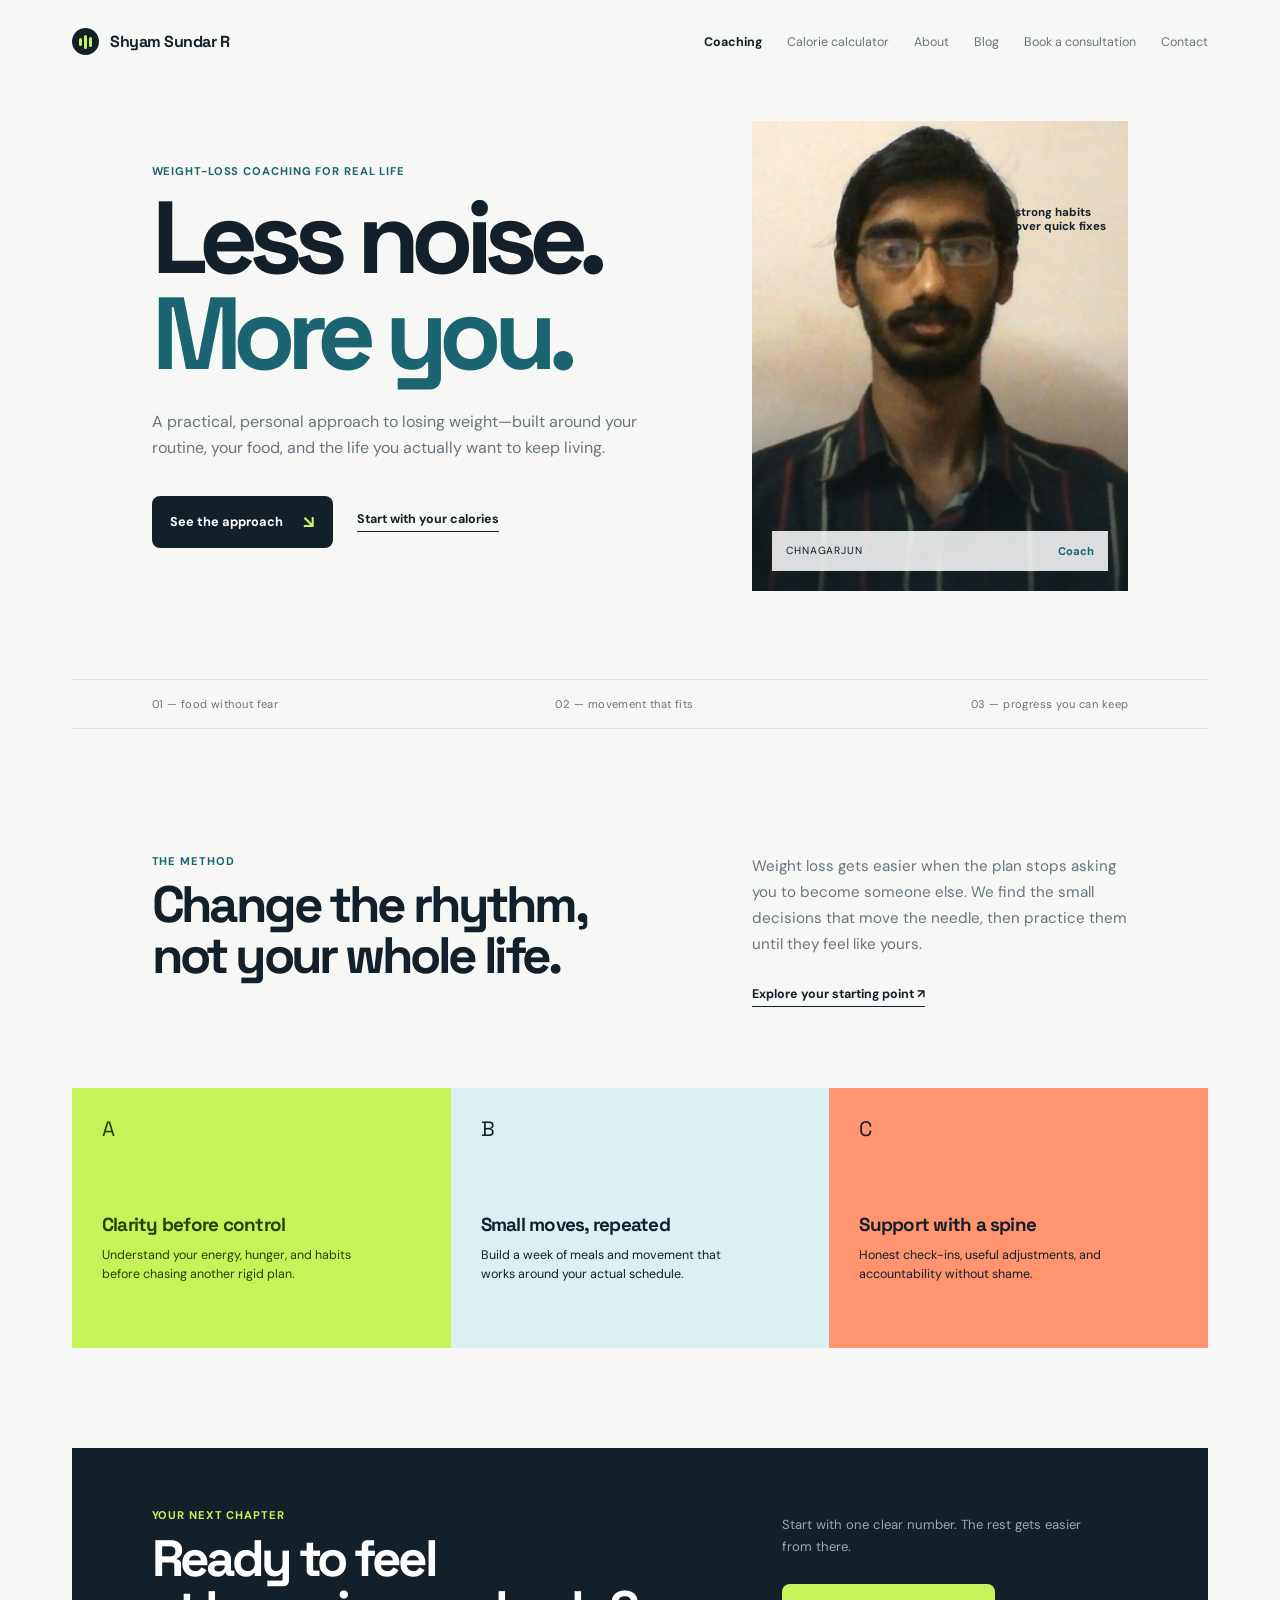
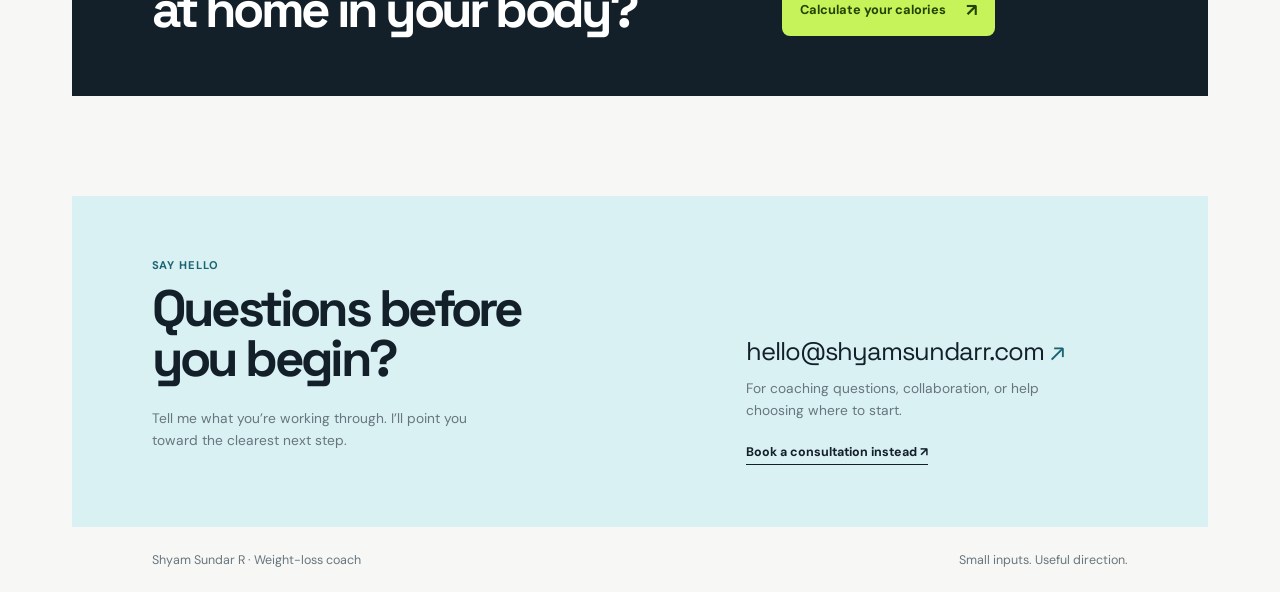
==== index.html @ cc13f5a9 "Add files via upload" ====
<!doctype html>
<html lang="en">
  <head>
    <meta charset="UTF-8" />
    <meta name="viewport" content="width=device-width, initial-scale=1.0" />
    <meta name="description" content="Weight-loss coaching with Shyam Sundar R — practical habits, clear direction, lasting change." />
    <title>Shyam Sundar R — Weight-loss coaching</title>
    <link rel="preconnect" href="https://fonts.googleapis.com" />
    <link rel="preconnect" href="https://fonts.gstatic.com" crossorigin />
    <link href="https://fonts.googleapis.com/css2?family=DM+Sans:wght@400;500;600;700&family=Space+Grotesk:wght@500;600;700&display=swap" rel="stylesheet" />
    <link rel="stylesheet" href="styles.css" />
  </head>
  <body class="landing-page">
    <main class="page-shell">
      <header class="site-header landing-header">
        <a class="brand" href="index.html" aria-label="Shyam Sundar R home">
          <span class="brand-mark" aria-hidden="true"><span></span><span></span><span></span></span>
          <span>Shyam Sundar R</span>
        </a>
        <nav class="site-nav" aria-label="Main navigation">
          <a class="active" href="index.html">Coaching</a>
          <a href="calculator.html">Calorie calculator</a>
          <a href="about.html">About</a>
          <a href="blog.html">Blog</a>
          <a href="consultation.html">Book a consultation</a>
          <a href="#contact">Contact</a>
        </nav>
      </header>

      <section class="landing-hero">
        <div class="hero-copy landing-copy">
          <p class="eyebrow">Weight-loss coaching for real life</p>
          <h1>Less noise.<br /><em>More you.</em></h1>
          <p class="hero-intro">A practical, personal approach to losing weight—built around your routine, your food, and the life you actually want to keep living.</p>
          <div class="hero-actions">
            <a class="primary-link" href="#approach">See the approach <span aria-hidden="true">↘</span></a>
            <a class="text-link" href="calculator.html">Start with your calories</a>
          </div>
        </div>
        <div class="coach-portrait" aria-label="Portrait of CHNAGARJUN">
          <img class="coach-photo" src="CHNAGARJUN%20-%20WIN_20140328_220606%20(2).JPG" alt="CHNAGARJUN" />
          <div class="portrait-card"><span>CHNAGARJUN</span><strong>Coach</strong></div>
          <div class="portrait-note">strong habits<br />over quick fixes</div>
        </div>
      </section>

      <section class="proof-strip" aria-label="Coaching principles">
        <span>01 — food without fear</span><span>02 — movement that fits</span><span>03 — progress you can keep</span>
      </section>

      <section class="approach-section" id="approach">
        <div class="section-intro"><p class="eyebrow">The method</p><h2>Change the rhythm,<br />not your whole life.</h2></div>
        <div class="approach-copy"><p>Weight loss gets easier when the plan stops asking you to become someone else. We find the small decisions that move the needle, then practice them until they feel like yours.</p><a class="text-link" href="calculator.html">Explore your starting point <span aria-hidden="true">↗</span></a></div>
      </section>

      <section class="coaching-grid" aria-label="What coaching includes">
        <article class="coaching-feature feature-green"><span class="feature-number">A</span><h3>Clarity before control</h3><p>Understand your energy, hunger, and habits before chasing another rigid plan.</p></article>
        <article class="coaching-feature feature-blue"><span class="feature-number">B</span><h3>Small moves, repeated</h3><p>Build a week of meals and movement that works around your actual schedule.</p></article>
        <article class="coaching-feature feature-orange"><span class="feature-number">C</span><h3>Support with a spine</h3><p>Honest check-ins, useful adjustments, and accountability without shame.</p></article>
      </section>

      <section class="closing-callout">
        <div><p class="eyebrow">Your next chapter</p><h2>Ready to feel<br />at home in your body?</h2></div>
        <div class="closing-action"><p>Start with one clear number. The rest gets easier from there.</p><a class="primary-link" href="calculator.html">Calculate your calories <span aria-hidden="true">↗</span></a></div>
      </section>

      <section class="contact-section" id="contact">
        <div>
          <p class="eyebrow">Say hello</p>
          <h2>Questions before<br />you begin?</h2>
          <p class="contact-copy">Tell me what you’re working through. I’ll point you toward the clearest next step.</p>
        </div>
        <div class="contact-details">
          <a class="contact-email" href="mailto:hello@shyamsundarr.com">hello@shyamsundarr.com <span aria-hidden="true">↗</span></a>
          <p>For coaching questions, collaboration, or help choosing where to start.</p>
          <a class="text-link" href="consultation.html">Book a consultation instead <span aria-hidden="true">↗</span></a>
        </div>
      </section>

      <footer class="site-footer"><span>Shyam Sundar R · Weight-loss coach</span><span>Small inputs. Useful direction.</span></footer>
    </main>
  </body>
</html>
---- styles.css ----
:root {
  --ink: #13202a;
  --muted: #68757e;
  --paper: #f5f7f5;
  --card: #ffffff;
  --line: #dce4e1;
  --citrus: #c6f35a;
  --citrus-dark: #254200;
  --blue: #d9f1f2;
  --blue-deep: #1b6471;
  --orange: #ff946e;
  --shadow: 0 22px 60px rgba(19, 32, 42, 0.08);
}

* { box-sizing: border-box; }
html { scroll-behavior: smooth; }
body { margin: 0; background: var(--paper); color: var(--ink); font-family: "DM Sans", sans-serif; }
button, input, select { font: inherit; }
button, select, input[type="range"] { cursor: pointer; }
:focus-visible { outline: 3px solid var(--orange); outline-offset: 3px; }

.page-shell { max-width: 1200px; margin: 0 auto; padding: 28px 32px 24px; }
.site-header, .site-footer, .result-topline, .field-label-row, .panel-heading { display: flex; align-items: center; justify-content: space-between; }
.site-header { padding-bottom: 54px; }
.brand { color: var(--ink); text-decoration: none; display: inline-flex; gap: 11px; align-items: center; font-family: "Space Grotesk", sans-serif; font-weight: 700; letter-spacing: -0.03em; }
.brand-mark { width: 27px; height: 27px; border-radius: 50%; background: var(--ink); display: inline-flex; align-items: center; justify-content: center; gap: 2px; }
.brand-mark span { width: 3px; background: var(--citrus); border-radius: 4px; }
.brand-mark span:nth-child(1) { height: 8px; }.brand-mark span:nth-child(2) { height: 14px; }.brand-mark span:nth-child(3) { height: 10px; }
.header-note, .site-footer { color: var(--muted); font-size: 0.78rem; }
.site-nav { display: flex; align-items: center; gap: 25px; }
.site-nav a { color: var(--muted); font-size: 0.78rem; text-decoration: none; transition: color .2s; }
.site-nav a:hover, .site-nav a.active { color: var(--ink); }
.site-nav a.active { font-weight: 700; }

.hero { display: flex; justify-content: space-between; gap: 48px; align-items: flex-end; padding: 0 7% 70px; }
.hero-copy { max-width: 690px; }
.eyebrow { color: var(--blue-deep); font-size: 0.7rem; font-weight: 700; letter-spacing: 0.08em; margin: 0 0 12px; text-transform: uppercase; }
h1, h2, h3, p { margin-top: 0; }
h1 { font-family: "Space Grotesk", sans-serif; font-size: clamp(3.3rem, 7vw, 6.8rem); line-height: 0.93; letter-spacing: -0.085em; margin-bottom: 27px; max-width: 730px; }
.hero-intro { max-width: 470px; color: var(--muted); font-size: 1rem; line-height: 1.65; margin-bottom: 0; }
.hero-stamp { border-left: 2px solid var(--citrus); padding-left: 17px; color: var(--muted); font-size: 0.75rem; line-height: 1.35; transform: rotate(-4deg); margin-bottom: 14px; }
.stamp-number { display: block; color: var(--ink); font-family: "Space Grotesk", sans-serif; font-size: 1.7rem; line-height: 1; margin-bottom: 7px; }

.workspace { display: grid; grid-template-columns: minmax(0, 0.9fr) minmax(0, 1.1fr); background: var(--card); box-shadow: var(--shadow); border-radius: 26px; overflow: hidden; }
.details-panel { padding: 45px clamp(28px, 5vw, 64px) 48px; }
.results-panel { background: var(--ink); color: white; padding: 45px clamp(28px, 5vw, 62px) 36px; position: relative; overflow: hidden; }
.results-panel::after { content: ""; position: absolute; width: 310px; height: 310px; border: 1px solid rgba(198, 243, 90, 0.18); border-radius: 50%; top: 35%; right: -180px; pointer-events: none; }
.panel-heading { align-items: flex-start; margin-bottom: 40px; }
h2 { font-family: "Space Grotesk", sans-serif; letter-spacing: -0.05em; font-size: 2rem; margin-bottom: 0; }
.step-count, .result-status { color: var(--muted); font-size: 0.72rem; }
.field-grid { display: grid; grid-template-columns: 1fr 1fr; gap: 22px 16px; }
.field > span, .field-label-row label { display: block; color: var(--ink); font-size: 0.82rem; font-weight: 700; margin-bottom: 9px; }
.input-wrap { position: relative; }
input[type="number"], select { appearance: none; background: #f6f8f7; border: 1px solid transparent; border-radius: 10px; color: var(--ink); height: 50px; padding: 0 14px; width: 100%; transition: border-color .2s, background .2s; }
input[type="number"]:focus, select:focus { background: #fff; border-color: var(--blue-deep); outline: none; }
.input-wrap input { padding-right: 49px; }
.input-wrap span { color: var(--muted); font-size: 0.75rem; position: absolute; right: 13px; top: 17px; }
select { background-image: linear-gradient(45deg, transparent 50%, var(--blue-deep) 50%), linear-gradient(135deg, var(--blue-deep) 50%, transparent 50%); background-position: calc(100% - 17px) 22px, calc(100% - 12px) 22px; background-repeat: no-repeat; background-size: 5px 5px, 5px 5px; padding-right: 32px; }
.activity-field { border-top: 1px solid var(--line); margin-top: 36px; padding-top: 27px; }
.field-label-row label { margin-bottom: 0; }.field-label-row span { color: var(--blue-deep); font-size: 0.78rem; font-weight: 700; }
input[type="range"] { accent-color: var(--blue-deep); margin: 21px 0 8px; width: 100%; }
.range-labels { display: flex; justify-content: space-between; color: var(--muted); font-size: 0.68rem; }.field-helper { color: var(--muted); font-size: 0.75rem; line-height: 1.45; margin: 17px 0 0; min-height: 34px; }
.calculate-button { align-items: center; background: var(--citrus); border: 0; border-radius: 10px; color: var(--citrus-dark); display: flex; font-weight: 700; justify-content: space-between; margin-top: 28px; padding: 16px 17px 16px 20px; transition: transform .2s, background .2s; width: 100%; }.calculate-button:hover { background: #d7ff77; transform: translateY(-2px); }.button-arrow { font-size: 1.3rem; }
.form-error { color: #b34d2c; font-size: 0.76rem; line-height: 1.4; margin: 13px 0 0; min-height: 18px; }

.results-panel .eyebrow { color: var(--citrus); margin-bottom: 0; }.result-status { color: rgba(255,255,255,.55); }
.energy-orbit { align-items: center; display: flex; height: 245px; justify-content: center; margin: 18px auto 8px; position: relative; width: 245px; }
.orbit-ring { border: 1px solid rgba(198,243,90,.26); border-radius: 50%; height: 100%; position: absolute; width: 100%; }.orbit-ring::before, .orbit-ring::after { background: var(--citrus); border-radius: 50%; content: ""; height: 8px; position: absolute; width: 8px; }.orbit-ring::before { left: 19px; top: 44px; }.orbit-ring::after { bottom: 25px; right: 35px; }
.orbit-core { align-items: center; background: var(--blue); border-radius: 50%; color: var(--ink); display: flex; flex-direction: column; height: 176px; justify-content: center; width: 176px; z-index: 1; }.core-label { font-size: 0.72rem; font-weight: 700; letter-spacing: .07em; text-transform: uppercase; }.orbit-core strong { font-family: "Space Grotesk", sans-serif; font-size: 3.25rem; letter-spacing: -.08em; line-height: 1; margin: 8px 0 4px; }.core-unit { color: var(--blue-deep); font-size: 0.71rem; }
.results-message { color: rgba(255,255,255,.67); font-size: 0.83rem; line-height: 1.5; margin: 0 auto 27px; max-width: 300px; text-align: center; }.goal-list { border-top: 1px solid rgba(255,255,255,.15); }.goal-row { align-items: center; border-bottom: 1px solid rgba(255,255,255,.15); display: grid; gap: 13px; grid-template-columns: 30px 1fr auto; padding: 15px 0; }.goal-icon { align-items: center; background: rgba(255,255,255,.09); border-radius: 50%; color: var(--citrus); display: flex; font-size: .95rem; height: 27px; justify-content: center; width: 27px; }.goal-row h3 { font-size: .83rem; margin-bottom: 2px; }.goal-row p { color: rgba(255,255,255,.5); font-size: .7rem; margin: 0; }.goal-row strong { font-family: "Space Grotesk", sans-serif; font-size: 1.18rem; letter-spacing: -.04em; }.goal-lose .goal-icon { color: var(--orange); }.goal-gain .goal-icon { color: #91e6ea; }.disclaimer { color: rgba(255,255,255,.4); font-size: .65rem; line-height: 1.5; margin: 22px 0 0; }
.site-footer { padding: 23px 7% 0; }

@media (max-width: 800px) { .page-shell { padding: 22px 18px 18px; }.site-header { padding-bottom: 45px; }.header-note { display: none; }.hero { align-items: flex-start; flex-direction: column; gap: 32px; padding: 0 3% 45px; }.hero-stamp { margin-left: 15px; }.workspace { grid-template-columns: 1fr; }.details-panel, .results-panel { padding: 35px 26px; }.results-panel { padding-top: 38px; }.site-footer { padding-left: 3%; padding-right: 3%; } }
@media (max-width: 460px) { h1 { font-size: 3.1rem; }.field-grid { grid-template-columns: 1fr; gap: 17px; }.hero-intro { font-size: .93rem; }.energy-orbit { height: 215px; width: 215px; }.orbit-core { height: 154px; width: 154px; }.orbit-core strong { font-size: 2.8rem; }.site-footer { align-items: flex-start; flex-direction: column; gap: 5px; } }
@media (prefers-reduced-motion: reduce) { html { scroll-behavior: auto; } *, *::before, *::after { transition-duration: .01ms !important; animation-duration: .01ms !important; } }

/* Homepage: a quieter editorial rhythm for the coaching story. */
.landing-page { background: #f7f8f5; }
.landing-header { padding-bottom: 54px; }
.landing-hero { align-items: center; display: grid; gap: 8%; grid-template-columns: minmax(0, 1fr) minmax(280px, .72fr); min-height: 570px; padding: 0 7% 76px; }
.landing-copy h1 { font-size: clamp(4.1rem, 8vw, 8.1rem); margin-bottom: 28px; }
.landing-copy h1 em { color: var(--blue-deep); font-style: normal; }
.landing-copy .hero-intro { max-width: 500px; }
.hero-actions { align-items: center; display: flex; flex-wrap: wrap; gap: 24px; margin-top: 34px; }
.primary-link { align-items: center; background: var(--ink); border-radius: 8px; color: #fff; display: inline-flex; font-size: .8rem; font-weight: 700; gap: 20px; padding: 15px 18px; text-decoration: none; transition: background .2s, transform .2s; }
.primary-link:hover { background: var(--blue-deep); transform: translateY(-2px); }
.primary-link span { color: var(--citrus); font-size: 1.1rem; }
.text-link { color: var(--ink); font-size: .78rem; font-weight: 700; text-decoration: none; border-bottom: 1px solid var(--ink); padding-bottom: 4px; }
.text-link:hover { color: var(--blue-deep); border-color: var(--blue-deep); }
.coach-portrait { background: var(--blue); height: 470px; overflow: hidden; position: relative; }
.coach-photo { height: 100%; object-fit: cover; object-position: center 23%; width: 100%; }
.coach-portrait::after { background: linear-gradient(180deg, transparent 45%, rgba(19,32,42,.62)); content: ""; inset: 0; pointer-events: none; position: absolute; }
.portrait-card { background: rgba(255,255,255,.85); bottom: 20px; display: flex; font-size: .65rem; justify-content: space-between; left: 20px; letter-spacing: .08em; padding: 13px 14px; position: absolute; right: 20px; z-index: 2; }.portrait-card strong { align-self: flex-end; color: var(--blue-deep); font-size: .7rem; letter-spacing: 0; }.portrait-note { color: var(--ink); font-size: .72rem; font-weight: 700; line-height: 1.25; position: absolute; right: 22px; top: 85px; z-index: 2; }
.proof-strip { border-bottom: 1px solid var(--line); border-top: 1px solid var(--line); color: var(--muted); display: flex; font-size: .7rem; justify-content: space-between; letter-spacing: .04em; padding: 17px 7%; text-transform: lowercase; }
.approach-section { display: grid; gap: 10%; grid-template-columns: minmax(0, 1fr) minmax(250px, .75fr); padding: 125px 7% 85px; }.approach-section h2, .closing-callout h2 { font-family: "Space Grotesk", sans-serif; font-size: clamp(2.2rem, 4vw, 4.2rem); letter-spacing: -.07em; line-height: .99; margin: 0; }.approach-copy { align-self: end; max-width: 400px; }.approach-copy p, .closing-action p { color: var(--muted); font-size: .95rem; line-height: 1.7; margin-bottom: 25px; }
.coaching-grid { display: grid; grid-template-columns: repeat(3, 1fr); }.coaching-feature { min-height: 260px; padding: 28px 30px; }.feature-green { background: var(--citrus); color: var(--citrus-dark); }.feature-blue { background: var(--blue); }.feature-orange { background: var(--orange); }.feature-number { display: block; font-family: "Space Grotesk", sans-serif; font-size: 1.3rem; margin-bottom: 70px; }.coaching-feature h3 { font-family: "Space Grotesk", sans-serif; font-size: 1.18rem; letter-spacing: -.04em; margin-bottom: 9px; }.coaching-feature p { font-size: .78rem; line-height: 1.5; max-width: 250px; margin-bottom: 0; }
.closing-callout { align-items: end; background: var(--ink); color: #fff; display: grid; gap: 10%; grid-template-columns: 1fr .65fr; margin-top: 100px; padding: 60px 7%; }.closing-callout .eyebrow { color: var(--citrus); }.closing-action { max-width: 320px; }.closing-action p { color: rgba(255,255,255,.6); font-size: .82rem; }.closing-action .primary-link { background: var(--citrus); color: var(--citrus-dark); }.closing-action .primary-link:hover { background: #d7ff77; }.closing-action .primary-link span { color: var(--citrus-dark); }.landing-page .site-footer { padding-top: 25px; }

@media (max-width: 800px) { .landing-header { padding-bottom: 48px; }.landing-hero { gap: 45px; grid-template-columns: 1fr; min-height: auto; padding-bottom: 55px; }.coach-portrait { height: 370px; max-width: 420px; width: 100%; }.proof-strip { flex-direction: column; gap: 9px; }.approach-section, .closing-callout { gap: 35px; grid-template-columns: 1fr; padding: 80px 3% 58px; }.coaching-grid { grid-template-columns: 1fr; }.coaching-feature { min-height: auto; padding: 25px 28px 31px; }.feature-number { margin-bottom: 38px; }.closing-callout { margin-top: 60px; padding: 45px 7%; } }
@media (max-width: 460px) { .site-nav { gap: 14px; }.site-nav a { font-size: .68rem; }.landing-copy h1 { font-size: 3.9rem; }.landing-hero { padding-left: 3%; padding-right: 3%; }.portrait-note { right: 17px; top: 75px; } }

.about-hero { align-items: end; display: grid; gap: 12%; grid-template-columns: 1fr .72fr; padding: 55px 7% 105px; }
.about-hero h1 { font-size: clamp(3.6rem, 7vw, 7rem); margin: 0; }.about-hero h1 span { color: var(--blue-deep); }.about-lede { color: var(--muted); font-size: 1rem; line-height: 1.7; margin: 0; max-width: 390px; }
.about-profile { align-items: center; background: var(--blue); display: grid; gap: 10%; grid-template-columns: .82fr 1fr; padding: 58px 7%; }.about-photo-wrap { height: 420px; overflow: hidden; position: relative; }.about-photo-wrap img { height: 100%; object-fit: cover; object-position: center 20%; width: 100%; }.about-photo-wrap::after { background: linear-gradient(180deg, transparent 50%, rgba(19,32,42,.65)); content: ""; inset: 0; position: absolute; }.about-photo-wrap span { bottom: 17px; color: white; font-size: .68rem; font-weight: 700; left: 18px; letter-spacing: .06em; line-height: 1.4; position: absolute; text-transform: uppercase; z-index: 1; }.about-story { max-width: 440px; }.about-story h2, .about-values h2, .about-cta h2 { font-family: "Space Grotesk", sans-serif; font-size: clamp(2.25rem, 4vw, 4.1rem); letter-spacing: -.07em; line-height: 1; margin: 0 0 25px; }.about-story p:not(.eyebrow) { color: var(--muted); font-size: .9rem; line-height: 1.7; max-width: 410px; }
.about-values { display: grid; gap: 12%; grid-template-columns: .8fr 1fr; padding: 120px 7% 100px; }.values-list { border-top: 1px solid var(--line); }.values-list article { align-items: start; border-bottom: 1px solid var(--line); display: grid; gap: 25px; grid-template-columns: 35px 1fr; padding: 24px 0; }.values-list article > span { color: var(--blue-deep); font-family: "Space Grotesk", sans-serif; font-size: .8rem; }.values-list h3 { font-family: "Space Grotesk", sans-serif; font-size: 1.1rem; letter-spacing: -.04em; margin: 0 0 7px; }.values-list p { color: var(--muted); font-size: .78rem; line-height: 1.5; margin: 0; max-width: 330px; }
.about-cta { background: var(--citrus); padding: 58px 7% 64px; }.about-cta h2 { color: var(--citrus-dark); margin-bottom: 30px; }.about-cta .eyebrow { color: var(--citrus-dark); }.about-cta .primary-link { background: var(--citrus-dark); }
@media (max-width: 800px) { .about-hero, .about-profile, .about-values { gap: 40px; grid-template-columns: 1fr; }.about-hero { padding: 35px 3% 70px; }.about-profile { padding: 40px 7%; }.about-photo-wrap { height: 360px; max-width: 420px; }.about-values { padding: 75px 3% 65px; }.about-cta { padding: 45px 7% 50px; } }
@media (max-width: 460px) { .about-hero h1 { font-size: 3.5rem; } }

.booking-intro { padding: 45px 7% 70px; }.booking-intro h1 { font-size: clamp(3.6rem, 7vw, 7rem); margin-bottom: 25px; }.booking-intro h1 span { color: var(--blue-deep); }.booking-intro > p:last-child { color: var(--muted); font-size: .95rem; line-height: 1.65; margin: 0; max-width: 450px; }
.booking-shell { background: var(--card); box-shadow: var(--shadow); display: grid; grid-template-columns: 1fr .85fr; overflow: hidden; }.calendar-panel { background: var(--blue); padding: 42px clamp(25px, 5vw, 58px) 45px; }.booking-form-panel { padding: 42px clamp(25px, 5vw, 58px) 45px; }.calendar-heading { align-items: end; display: flex; justify-content: space-between; }.calendar-heading h2 { font-size: 1.7rem; }.calendar-controls { display: flex; gap: 7px; }.calendar-controls button { background: transparent; border: 1px solid rgba(27,100,113,.35); border-radius: 50%; color: var(--blue-deep); height: 34px; width: 34px; }.calendar-controls button:hover:not(:disabled) { background: var(--blue-deep); color: white; }.calendar-controls button:disabled { cursor: not-allowed; opacity: .3; }.weekday-row, .calendar-grid { display: grid; grid-template-columns: repeat(7, 1fr); text-align: center; }.weekday-row { color: var(--blue-deep); font-size: .67rem; font-weight: 700; margin: 30px 0 10px; }.calendar-grid { gap: 7px; }.calendar-day, .calendar-spacer { aspect-ratio: 1; }.calendar-day { background: transparent; border: 0; border-radius: 50%; color: var(--ink); font-size: .82rem; position: relative; }.calendar-day:hover:not(:disabled), .calendar-day.selected { background: var(--ink); color: white; }.calendar-day.today::after { background: var(--orange); border-radius: 50%; bottom: 8px; content: ""; height: 4px; left: calc(50% - 2px); position: absolute; width: 4px; }.calendar-day.selected::after { display: none; }.calendar-day:disabled { color: rgba(19,32,42,.25); cursor: not-allowed; }.calendar-note { color: var(--blue-deep); font-size: .72rem; line-height: 1.45; margin: 26px 0 0; max-width: 260px; }
.selected-date { border-bottom: 1px solid var(--line); padding-bottom: 25px; }.selected-date .eyebrow { margin-bottom: 9px; }.selected-date strong, .selected-date > span:last-child { display: block; }.selected-date strong { font-family: "Space Grotesk", sans-serif; font-size: 1.4rem; letter-spacing: -.04em; margin-bottom: 5px; }.selected-date > span:last-child { color: var(--muted); font-size: .75rem; }.time-section { padding: 27px 0 23px; }.time-section .field-label-row label { margin-bottom: 0; }.time-section .field-label-row span { color: var(--muted); font-size: .68rem; }.time-slots { display: flex; flex-wrap: wrap; gap: 8px; margin-top: 15px; }.time-slot { background: #f6f8f7; border: 1px solid var(--line); border-radius: 7px; color: var(--ink); font-size: .72rem; padding: 10px 12px; }.time-slot:hover, .time-slot.selected { background: var(--ink); border-color: var(--ink); color: white; }.empty-slots { color: var(--muted); font-size: .76rem; margin: 0; }.booking-field { display: block; margin-top: 16px; }.booking-field span { display: block; font-size: .75rem; font-weight: 700; margin-bottom: 7px; }.booking-field input, .booking-field textarea { background: #f6f8f7; border: 1px solid transparent; border-radius: 8px; color: var(--ink); padding: 12px; resize: vertical; width: 100%; }.booking-field input { height: 45px; }.booking-field input:focus, .booking-field textarea:focus { background: white; border-color: var(--blue-deep); outline: none; }.booking-form-panel .calculate-button { margin-top: 21px; }.booking-error { color: #b34d2c; font-size: .73rem; line-height: 1.4; margin: 10px 0 0; min-height: 17px; }.booking-success { background: var(--blue); margin-top: 24px; padding: 26px; }.success-mark { align-items: center; background: var(--citrus); border-radius: 50%; color: var(--citrus-dark); display: flex; height: 30px; justify-content: center; margin-bottom: 15px; width: 30px; }.booking-success h3 { font-family: "Space Grotesk", sans-serif; font-size: 1.4rem; margin-bottom: 8px; }.booking-success p { color: var(--muted); font-size: .78rem; line-height: 1.5; margin-bottom: 18px; }.booking-success .text-link { font-size: .75rem; }
@media (max-width: 800px) { .booking-intro { padding: 35px 3% 55px; }.booking-shell { grid-template-columns: 1fr; }.calendar-panel, .booking-form-panel { padding: 35px 26px; } }
@media (max-width: 460px) { .booking-intro h1 { font-size: 3.5rem; }.calendar-grid { gap: 3px; }.calendar-day { font-size: .75rem; }.time-slot { flex: 1 1 calc(50% - 8px); } }

.blog-hero { padding: 45px 7% 80px; }.blog-hero h1 { font-size: clamp(3.6rem, 7vw, 7rem); margin-bottom: 25px; }.blog-hero h1 span { color: var(--blue-deep); }.blog-hero > p:last-child { color: var(--muted); font-size: .95rem; line-height: 1.65; margin: 0; max-width: 420px; }.post-grid { display: grid; gap: 22px; grid-template-columns: repeat(3, 1fr); padding: 0 7% 100px; }.post-card { min-width: 0; }.post-art { align-items: end; display: flex; height: 245px; justify-content: space-between; margin-bottom: 22px; overflow: hidden; padding: 17px; position: relative; }.post-art::after { border: 1px solid rgba(19,32,42,.25); border-radius: 50%; content: ""; height: 220px; position: absolute; right: -70px; top: -35px; width: 220px; }.post-art span { font-family: "Space Grotesk", sans-serif; font-size: .75rem; position: relative; z-index: 1; }.post-art i { font-family: "Space Grotesk", sans-serif; font-size: 2rem; font-style: normal; letter-spacing: -.08em; line-height: .9; position: relative; text-align: right; z-index: 1; }.post-art-green { background: var(--citrus); color: var(--citrus-dark); }.post-art-blue { background: var(--blue); color: var(--blue-deep); }.post-art-orange { background: var(--orange); color: var(--ink); }.post-meta { color: var(--blue-deep); font-size: .68rem; font-weight: 700; letter-spacing: .04em; margin-bottom: 10px; text-transform: uppercase; }.post-card h2 { font-size: 1.35rem; line-height: 1.05; margin-bottom: 12px; }.post-card p { color: var(--muted); font-size: .8rem; line-height: 1.5; max-width: 300px; }.post-card .text-link { display: inline-block; margin-top: 8px; }.post-card-featured { transform: translateY(28px); }
.article-wrap { margin: 35px auto 85px; max-width: 820px; padding: 0 7%; }.back-link { color: var(--muted); display: inline-block; font-size: .75rem; margin-bottom: 55px; text-decoration: none; }.back-link:hover { color: var(--ink); }.article-wrap > h1 { font-size: clamp(3.4rem, 6vw, 6.1rem); max-width: 780px; }.article-dek { color: var(--muted); font-size: 1.05rem; line-height: 1.6; margin-bottom: 45px; max-width: 590px; }.article-art { height: 300px; margin-bottom: 55px; }.article-body { margin: 0 auto; max-width: 610px; }.article-body p, .article-body li { color: #41515a; font-size: .96rem; line-height: 1.8; }.article-body h2 { font-size: 1.8rem; margin: 42px 0 13px; }.article-body ul { padding-left: 22px; }.article-next { border-top: 1px solid var(--line); color: var(--ink); display: flex; font-family: "Space Grotesk", sans-serif; font-size: 1.05rem; justify-content: space-between; margin: 60px auto 0; max-width: 610px; padding-top: 20px; text-decoration: none; }.article-next:hover { color: var(--blue-deep); }.article-next span { color: var(--blue-deep); }
@media (max-width: 800px) { .blog-hero { padding: 35px 3% 55px; }.post-grid { grid-template-columns: 1fr; padding: 0 3% 65px; }.post-card-featured { transform: none; }.post-art { height: 210px; }.article-wrap { margin-top: 20px; padding: 0 3%; }.article-wrap .back-link { margin-bottom: 38px; }.article-art { height: 240px; margin-bottom: 38px; } }
@media (max-width: 460px) { .blog-hero h1, .article-wrap > h1 { font-size: 3.5rem; }.article-art .post-art { height: 200px; }.post-art i { font-size: 1.65rem; } }

.contact-section { align-items: end; background: var(--blue); display: grid; gap: 12%; grid-template-columns: 1fr .8fr; margin-top: 100px; padding: 62px 7%; }.contact-section h2 { color: var(--ink); font-family: "Space Grotesk", sans-serif; font-size: clamp(2.3rem, 4vw, 4.2rem); letter-spacing: -.07em; line-height: .98; margin: 0 0 23px; }.contact-copy, .contact-details p { color: var(--muted); font-size: .86rem; line-height: 1.6; max-width: 330px; }.contact-details { max-width: 390px; }.contact-email { color: var(--ink); display: inline-block; font-family: "Space Grotesk", sans-serif; font-size: clamp(1.1rem, 2vw, 1.6rem); letter-spacing: -.04em; margin-bottom: 10px; text-decoration: none; }.contact-email span { color: var(--blue-deep); }.contact-details .text-link { display: inline-block; margin-top: 9px; }.contact-email:hover { color: var(--blue-deep); }
@media (max-width: 800px) { .contact-section { gap: 32px; grid-template-columns: 1fr; margin-top: 60px; padding: 45px 7%; } }
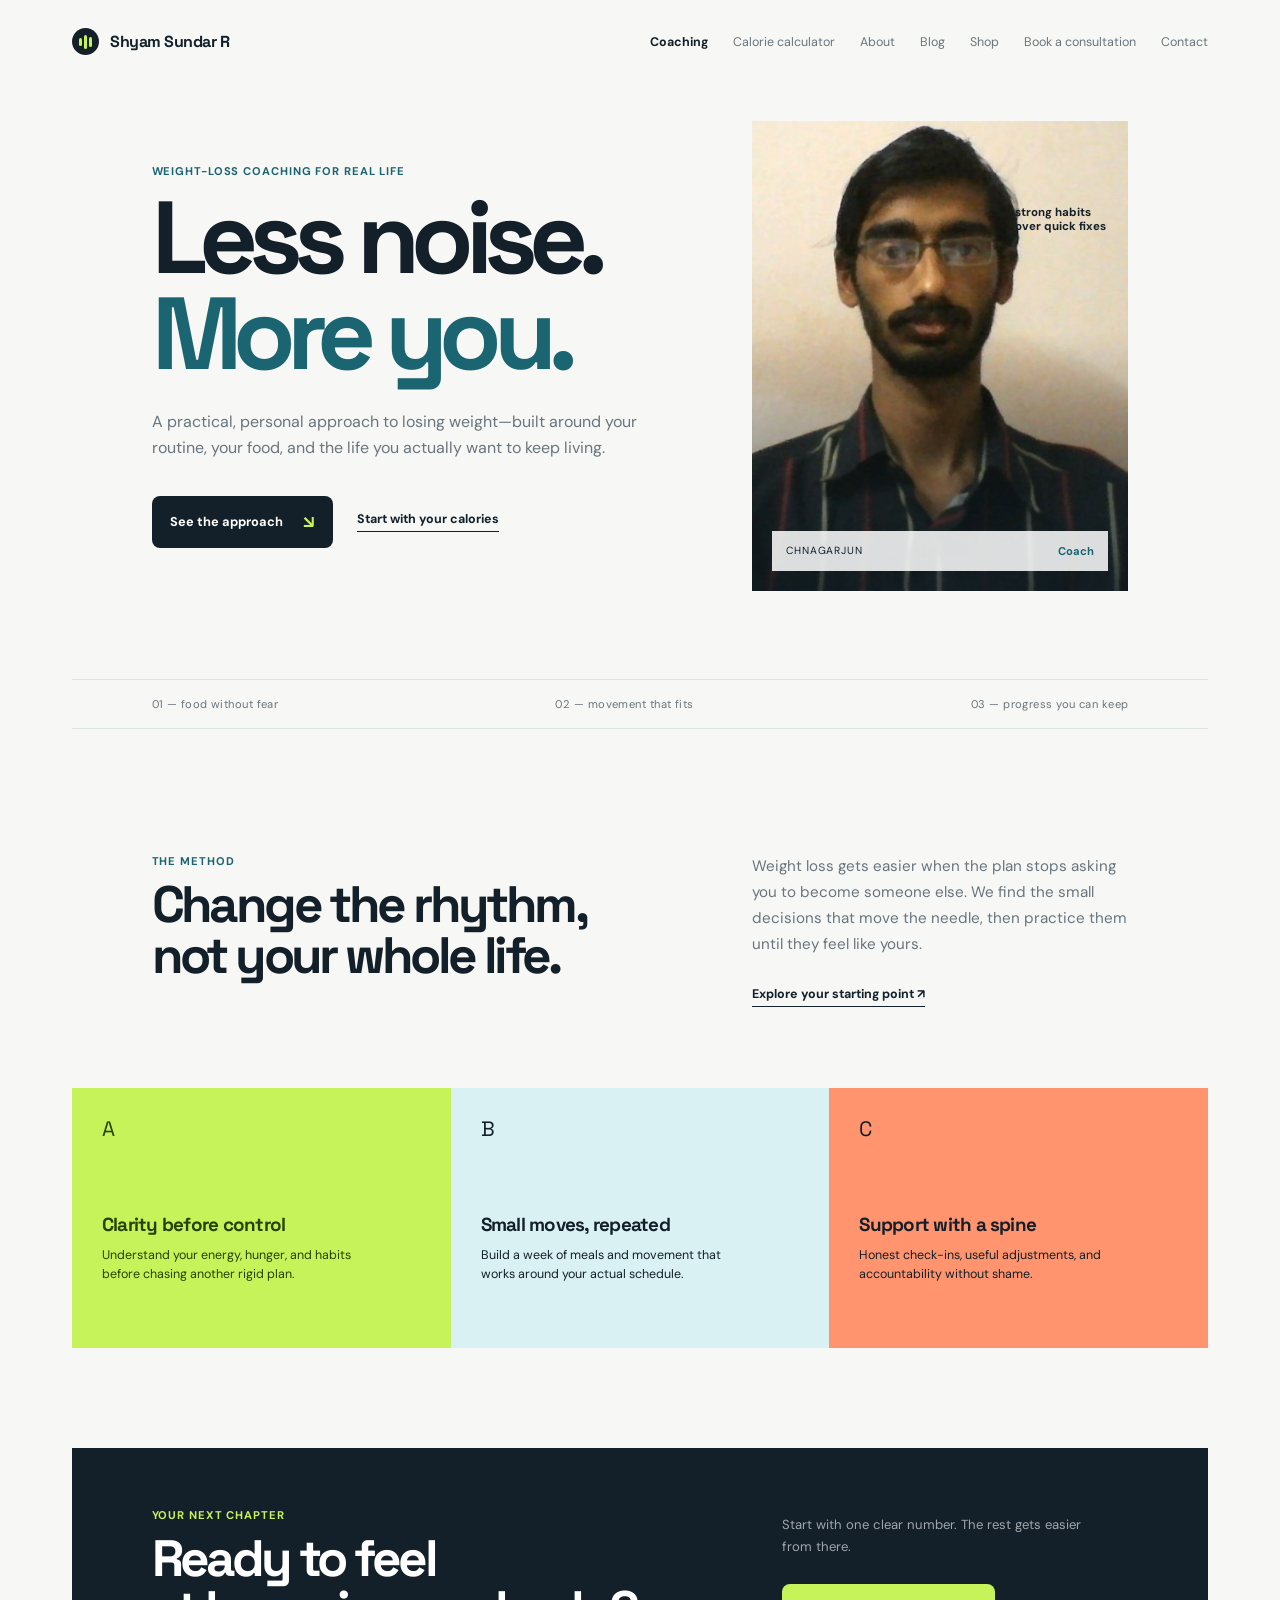
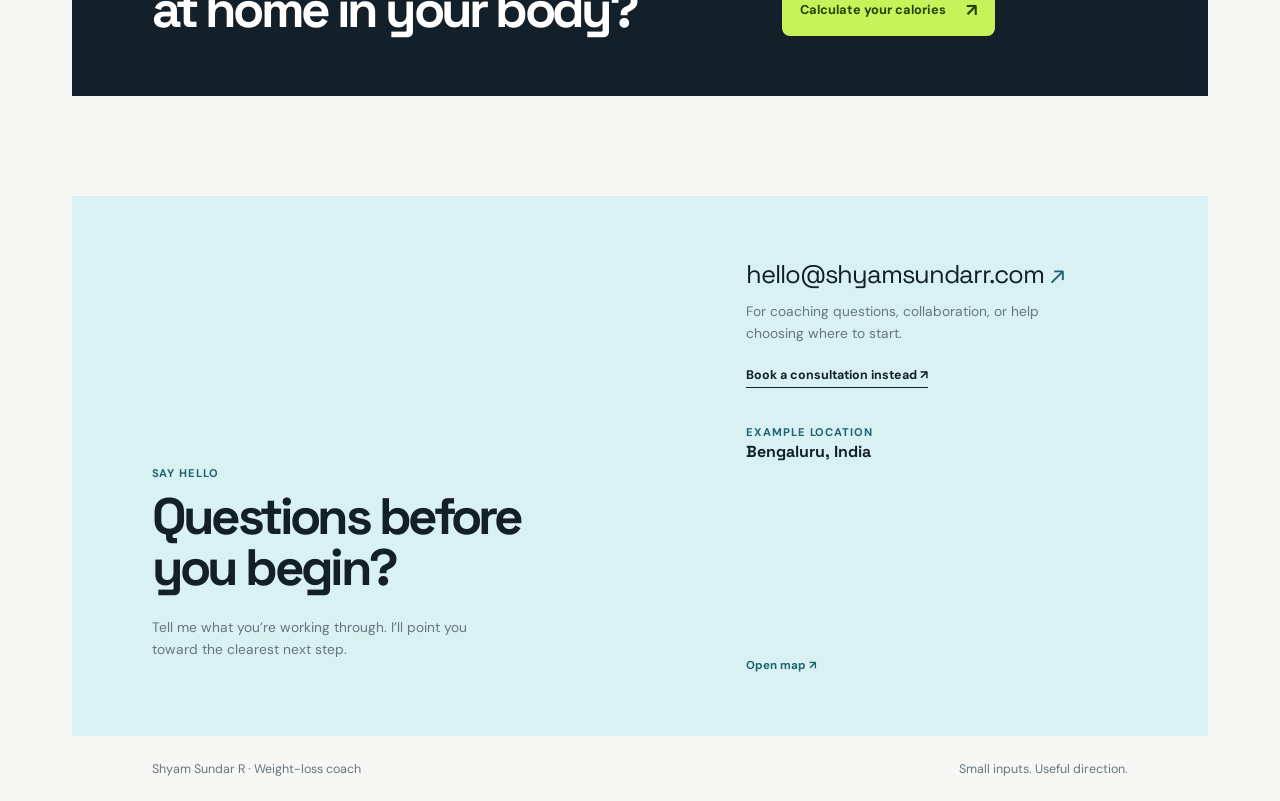
==== commit 82160c34: "Add files via upload" ====
--- a/index.html
+++ b/index.html
@@ -22,6 +22,7 @@
           <a href="calculator.html">Calorie calculator</a>
           <a href="about.html">About</a>
           <a href="blog.html">Blog</a>
+          <a href="products.html">Shop</a>
           <a href="consultation.html">Book a consultation</a>
           <a href="#contact">Contact</a>
         </nav>
@@ -74,6 +75,7 @@
           <a class="contact-email" href="mailto:hello@shyamsundarr.com">hello@shyamsundarr.com <span aria-hidden="true">↗</span></a>
           <p>For coaching questions, collaboration, or help choosing where to start.</p>
           <a class="text-link" href="consultation.html">Book a consultation instead <span aria-hidden="true">↗</span></a>
+          <div class="contact-location"><span class="eyebrow">Example location</span><strong>Bengaluru, India</strong><iframe title="Map showing Bengaluru, India" src="https://www.openstreetmap.org/export/embed.html?bbox=77.52%2C12.91%2C77.67%2C13.05&amp;layer=mapnik" loading="lazy"></iframe><a href="https://www.openstreetmap.org/?mlat=12.9716&amp;mlon=77.5946#map=12/12.9716/77.5946" target="_blank" rel="noreferrer">Open map <span aria-hidden="true">↗</span></a></div>
         </div>
       </section>
 
--- a/styles.css
+++ b/styles.css
@@ -118,5 +118,10 @@
 @media (max-width: 800px) { .blog-hero { padding: 35px 3% 55px; }.post-grid { grid-template-columns: 1fr; padding: 0 3% 65px; }.post-card-featured { transform: none; }.post-art { height: 210px; }.article-wrap { margin-top: 20px; padding: 0 3%; }.article-wrap .back-link { margin-bottom: 38px; }.article-art { height: 240px; margin-bottom: 38px; } }
 @media (max-width: 460px) { .blog-hero h1, .article-wrap > h1 { font-size: 3.5rem; }.article-art .post-art { height: 200px; }.post-art i { font-size: 1.65rem; } }
 
+.shop-hero { align-items: end; display: flex; justify-content: space-between; padding: 45px 7% 70px; }.shop-hero h1 { font-size: clamp(3.6rem, 7vw, 7rem); margin-bottom: 25px; }.shop-hero h1 span { color: var(--blue-deep); }.shop-hero p:last-child { color: var(--muted); font-size: .95rem; line-height: 1.65; margin: 0; max-width: 410px; }.basket-pill { align-items: center; background: var(--ink); border-radius: 40px; color: white; display: flex; gap: 9px; padding: 9px 15px 9px 9px; font-size: .7rem; }.basket-pill span:first-child { align-items: center; background: var(--citrus); border-radius: 50%; color: var(--citrus-dark); display: flex; font-weight: 700; height: 25px; justify-content: center; width: 25px; }.product-toolbar { border-bottom: 1px solid var(--line); border-top: 1px solid var(--line); color: var(--muted); display: flex; font-size: .7rem; justify-content: space-between; margin: 0 7% 35px; padding: 14px 0; }.product-toolbar p { margin: 0; }.product-grid { display: grid; gap: 30px 20px; grid-template-columns: repeat(3, 1fr); padding: 0 7% 90px; }.product-card { min-width: 0; }.product-visual { align-items: end; display: flex; height: 255px; justify-content: space-between; margin-bottom: 18px; overflow: hidden; padding: 18px; position: relative; }.product-visual::before { border: 1px solid currentColor; border-radius: 50%; content: ""; height: 210px; position: absolute; right: -75px; top: 18px; width: 210px; }.product-visual span, .product-visual strong { position: relative; z-index: 1; }.product-visual span { font-family: "Space Grotesk", sans-serif; font-size: .75rem; }.product-visual strong { font-family: "Space Grotesk", sans-serif; font-size: 1.75rem; letter-spacing: -.08em; line-height: .9; text-align: right; }.visual-green { background: var(--citrus); color: var(--citrus-dark); }.visual-blue { background: var(--blue); color: var(--blue-deep); }.visual-orange { background: var(--orange); color: var(--ink); }.visual-paper { background: #eeeae0; color: var(--ink); }.visual-ink { background: var(--ink); color: var(--citrus); }.visual-lilac { background: #d9d4f5; color: #4a3e7a; }.product-meta { align-items: center; color: var(--blue-deep); display: flex; font-size: .65rem; justify-content: space-between; margin-bottom: 9px; text-transform: uppercase; }.product-meta strong { color: var(--ink); font-family: "Space Grotesk", sans-serif; font-size: .85rem; }.product-card h2 { font-size: 1.2rem; margin-bottom: 9px; }.product-card p { color: var(--muted); font-size: .78rem; line-height: 1.5; min-height: 47px; }.add-product { align-items: center; background: transparent; border: 1px solid var(--ink); border-radius: 7px; color: var(--ink); display: flex; font-size: .73rem; font-weight: 700; justify-content: space-between; margin-top: 18px; padding: 11px 13px; transition: background .2s, color .2s; width: 100%; }.add-product:hover, .add-product.added { background: var(--ink); color: white; }.add-product span { color: var(--blue-deep); font-size: 1.1rem; }.add-product.added span { color: var(--citrus); }.shop-note { background: var(--blue); margin: 0 7% 80px; padding: 38px 7%; }.shop-note p:not(.eyebrow) { color: var(--muted); font-size: .85rem; line-height: 1.6; margin-bottom: 20px; max-width: 570px; }.shop-note .text-link { font-size: .75rem; }
+@media (max-width: 800px) { .shop-hero { align-items: start; flex-direction: column; gap: 32px; padding: 35px 3% 55px; }.product-grid { grid-template-columns: repeat(2, 1fr); padding: 0 3% 65px; }.product-visual { height: 210px; }.product-visual strong { font-size: 1.35rem; }.product-toolbar { margin-left: 3%; margin-right: 3%; }.shop-note { margin-left: 3%; margin-right: 3%; } }
+@media (max-width: 460px) { .product-grid { grid-template-columns: 1fr; }.product-visual { height: 230px; }.product-card p { min-height: auto; } }
+
 .contact-section { align-items: end; background: var(--blue); display: grid; gap: 12%; grid-template-columns: 1fr .8fr; margin-top: 100px; padding: 62px 7%; }.contact-section h2 { color: var(--ink); font-family: "Space Grotesk", sans-serif; font-size: clamp(2.3rem, 4vw, 4.2rem); letter-spacing: -.07em; line-height: .98; margin: 0 0 23px; }.contact-copy, .contact-details p { color: var(--muted); font-size: .86rem; line-height: 1.6; max-width: 330px; }.contact-details { max-width: 390px; }.contact-email { color: var(--ink); display: inline-block; font-family: "Space Grotesk", sans-serif; font-size: clamp(1.1rem, 2vw, 1.6rem); letter-spacing: -.04em; margin-bottom: 10px; text-decoration: none; }.contact-email span { color: var(--blue-deep); }.contact-details .text-link { display: inline-block; margin-top: 9px; }.contact-email:hover { color: var(--blue-deep); }
+.contact-location { margin-top: 32px; }.contact-location .eyebrow { margin-bottom: 5px; }.contact-location strong { display: block; font-family: "Space Grotesk", sans-serif; font-size: 1rem; margin-bottom: 12px; }.contact-location iframe { border: 0; display: block; filter: saturate(.7) contrast(.95); height: 170px; margin-bottom: 9px; width: 100%; }.contact-location > a { color: var(--blue-deep); font-size: .72rem; font-weight: 700; text-decoration: none; }.contact-location > a:hover { color: var(--ink); }
 @media (max-width: 800px) { .contact-section { gap: 32px; grid-template-columns: 1fr; margin-top: 60px; padding: 45px 7%; } }
